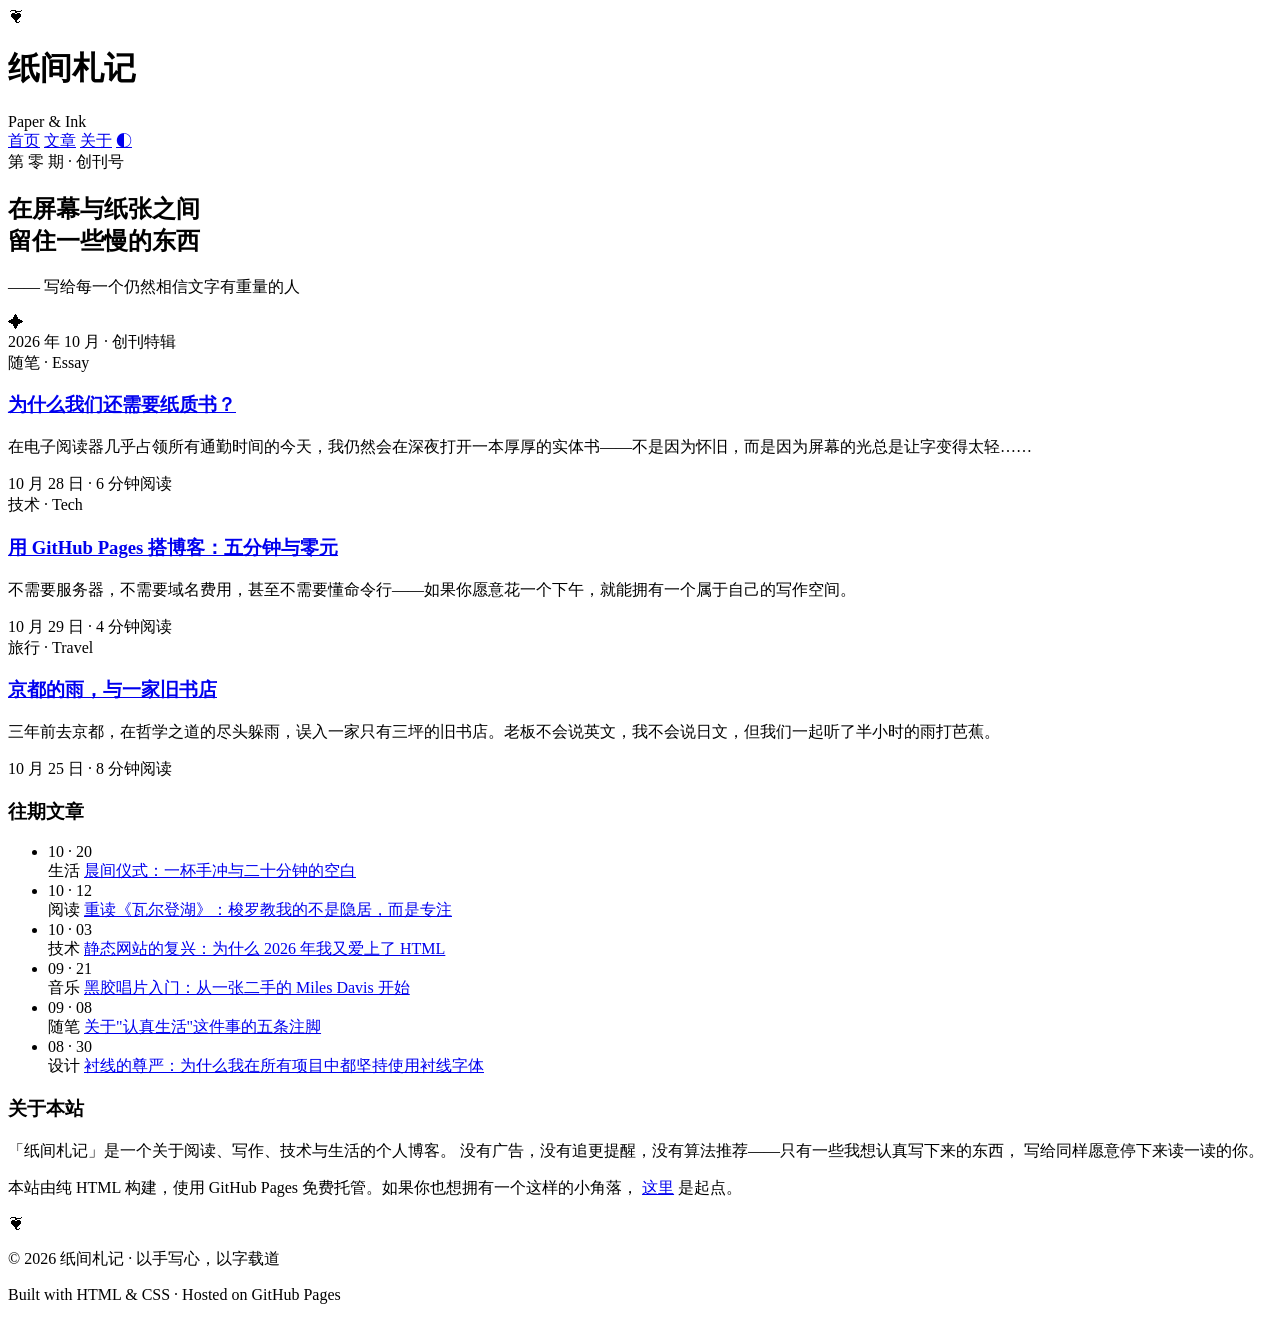
==== index.html @ 3bddbd92 "?? Add index.html" ====
<!DOCTYPE html>
<html lang="zh-CN">
<head>
  <meta charset="UTF-8">
  <meta name="viewport" content="width=device-width, initial-scale=1.0">
  <title>纸间札记 · Paper & Ink</title>
  <link rel="preconnect" href="https://fonts.googleapis.com">
  <link rel="preconnect" href="https://fonts.gstatic.com" crossorigin>
  <link href="https://fonts.googleapis.com/css2?family=Playfair+Display:ital,wght@0,400;0,700;0,900;1,400&family=Lora:ital,wght@0,400;0,600;1,400&family=Noto+Serif+SC:wght@400;600;900&display=swap" rel="stylesheet">
  <link rel="stylesheet" href="style.css">
</head>
<body>

  <!-- 顶部导航 -->
  <header class="masthead">
    <div class="masthead__inner">
      <div class="masthead__brand">
        <span class="brand-mark">❦</span>
        <h1 class="brand-name">纸间札记</h1>
        <span class="brand-sub">Paper &amp; Ink</span>
      </div>
      <nav class="masthead__nav">
        <a href="#" class="nav-link active">首页</a>
        <a href="#articles" class="nav-link">文章</a>
        <a href="#about" class="nav-link">关于</a>
        <a href="#" class="nav-link nav-link--toggle" id="themeToggle" title="切换主题">◐</a>
      </nav>
    </div>
  </header>

  <!-- 英雄区 -->
  <section class="hero">
    <div class="hero__issue">第 零 期 · 创刊号</div>
    <div class="hero__headline">
      <h2 class="headline-main">
        在屏幕与<span class="headline-accent">纸张</span>之间<br>
        留住一些<span class="headline-accent">慢</span>的东西
      </h2>
      <p class="headline-sub">—— 写给每一个仍然相信文字有重量的人</p>
    </div>
    <div class="hero__divider">
      <span class="divider-dot">✦</span>
    </div>
    <div class="hero__meta">
      <span class="meta-item">2026 年 10 月</span>
      <span class="meta-sep">·</span>
      <span class="meta-item">创刊特辑</span>
    </div>
  </section>

  <!-- 精选文章 -->
  <section class="featured" id="articles">
    <article class="featured-card featured-card--primary">
      <div class="card-category">随笔 · Essay</div>
      <h3 class="card-title"><a href="articles/sample-1.html">为什么我们还需要纸质书？</a></h3>
      <p class="card-excerpt">在电子阅读器几乎占领所有通勤时间的今天，我仍然会在深夜打开一本厚厚的实体书——不是因为怀旧，而是因为屏幕的光总是让字变得太轻……</p>
      <div class="card-meta">
        <span>10 月 28 日</span>
        <span class="meta-dot">·</span>
        <span>6 分钟阅读</span>
      </div>
    </article>

    <article class="featured-card featured-card--secondary">
      <div class="card-category">技术 · Tech</div>
      <h3 class="card-title"><a href="articles/sample-2.html">用 GitHub Pages 搭博客：五分钟与零元</a></h3>
      <p class="card-excerpt">不需要服务器，不需要域名费用，甚至不需要懂命令行——如果你愿意花一个下午，就能拥有一个属于自己的写作空间。</p>
      <div class="card-meta">
        <span>10 月 29 日</span>
        <span class="meta-dot">·</span>
        <span>4 分钟阅读</span>
      </div>
    </article>

    <article class="featured-card featured-card--tertiary">
      <div class="card-category">旅行 · Travel</div>
      <h3 class="card-title"><a href="articles/sample-3.html">京都的雨，与一家旧书店</a></h3>
      <p class="card-excerpt">三年前去京都，在哲学之道的尽头躲雨，误入一家只有三坪的旧书店。老板不会说英文，我不会说日文，但我们一起听了半小时的雨打芭蕉。</p>
      <div class="card-meta">
        <span>10 月 25 日</span>
        <span class="meta-dot">·</span>
        <span>8 分钟阅读</span>
      </div>
    </article>
  </section>

  <!-- 文章列表 -->
  <section class="archive">
    <div class="archive__header">
      <h3 class="archive__title">往期文章</h3>
      <div class="archive__rule"></div>
    </div>

    <ul class="archive__list">
      <li class="archive__item">
        <time class="archive__date" datetime="2026-10-20">10 · 20</time>
        <div class="archive__body">
          <span class="archive__category">生活</span>
          <a href="#" class="archive__link">晨间仪式：一杯手冲与二十分钟的空白</a>
        </div>
      </li>
      <li class="archive__item">
        <time class="archive__date" datetime="2026-10-12">10 · 12</time>
        <div class="archive__body">
          <span class="archive__category">阅读</span>
          <a href="#" class="archive__link">重读《瓦尔登湖》：梭罗教我的不是隐居，而是专注</a>
        </div>
      </li>
      <li class="archive__item">
        <time class="archive__date" datetime="2026-10-03">10 · 03</time>
        <div class="archive__body">
          <span class="archive__category">技术</span>
          <a href="#" class="archive__link">静态网站的复兴：为什么 2026 年我又爱上了 HTML</a>
        </div>
      </li>
      <li class="archive__item">
        <time class="archive__date" datetime="2026-09-21">09 · 21</time>
        <div class="archive__body">
          <span class="archive__category">音乐</span>
          <a href="#" class="archive__link">黑胶唱片入门：从一张二手的 Miles Davis 开始</a>
        </div>
      </li>
      <li class="archive__item">
        <time class="archive__date" datetime="2026-09-08">09 · 08</time>
        <div class="archive__body">
          <span class="archive__category">随笔</span>
          <a href="#" class="archive__link">关于"认真生活"这件事的五条注脚</a>
        </div>
      </li>
      <li class="archive__item">
        <time class="archive__date" datetime="2026-08-30">08 · 30</time>
        <div class="archive__body">
          <span class="archive__category">设计</span>
          <a href="#" class="archive__link">衬线的尊严：为什么我在所有项目中都坚持使用衬线字体</a>
        </div>
      </li>
    </ul>
  </section>

  <!-- 关于 -->
  <section class="about" id="about">
    <div class="about__inner">
      <div class="about__rule"></div>
      <h3 class="about__label">关于本站</h3>
      <p class="about__text">
        「纸间札记」是一个关于阅读、写作、技术与生活的个人博客。
        没有广告，没有追更提醒，没有算法推荐——只有一些我想认真写下来的东西，
        写给同样愿意停下来读一读的你。
      </p>
      <p class="about__text about__text--fine">
        本站由纯 HTML 构建，使用 GitHub Pages 免费托管。如果你也想拥有一个这样的小角落，
        <a href="https://pages.github.com/" target="_blank" rel="noopener">这里</a> 是起点。
      </p>
    </div>
  </section>

  <!-- 页脚 -->
  <footer class="colophon">
    <div class="colophon__inner">
      <div class="colophon__mark">❦</div>
      <p class="colophon__text">
        © 2026 纸间札记 · 以手写心，以字载道
      </p>
      <p class="colophon__fine">
        Built with HTML &amp; CSS · Hosted on GitHub Pages
      </p>
    </div>
  </footer>

  <script src="script.js"></script>
</body>
</html>
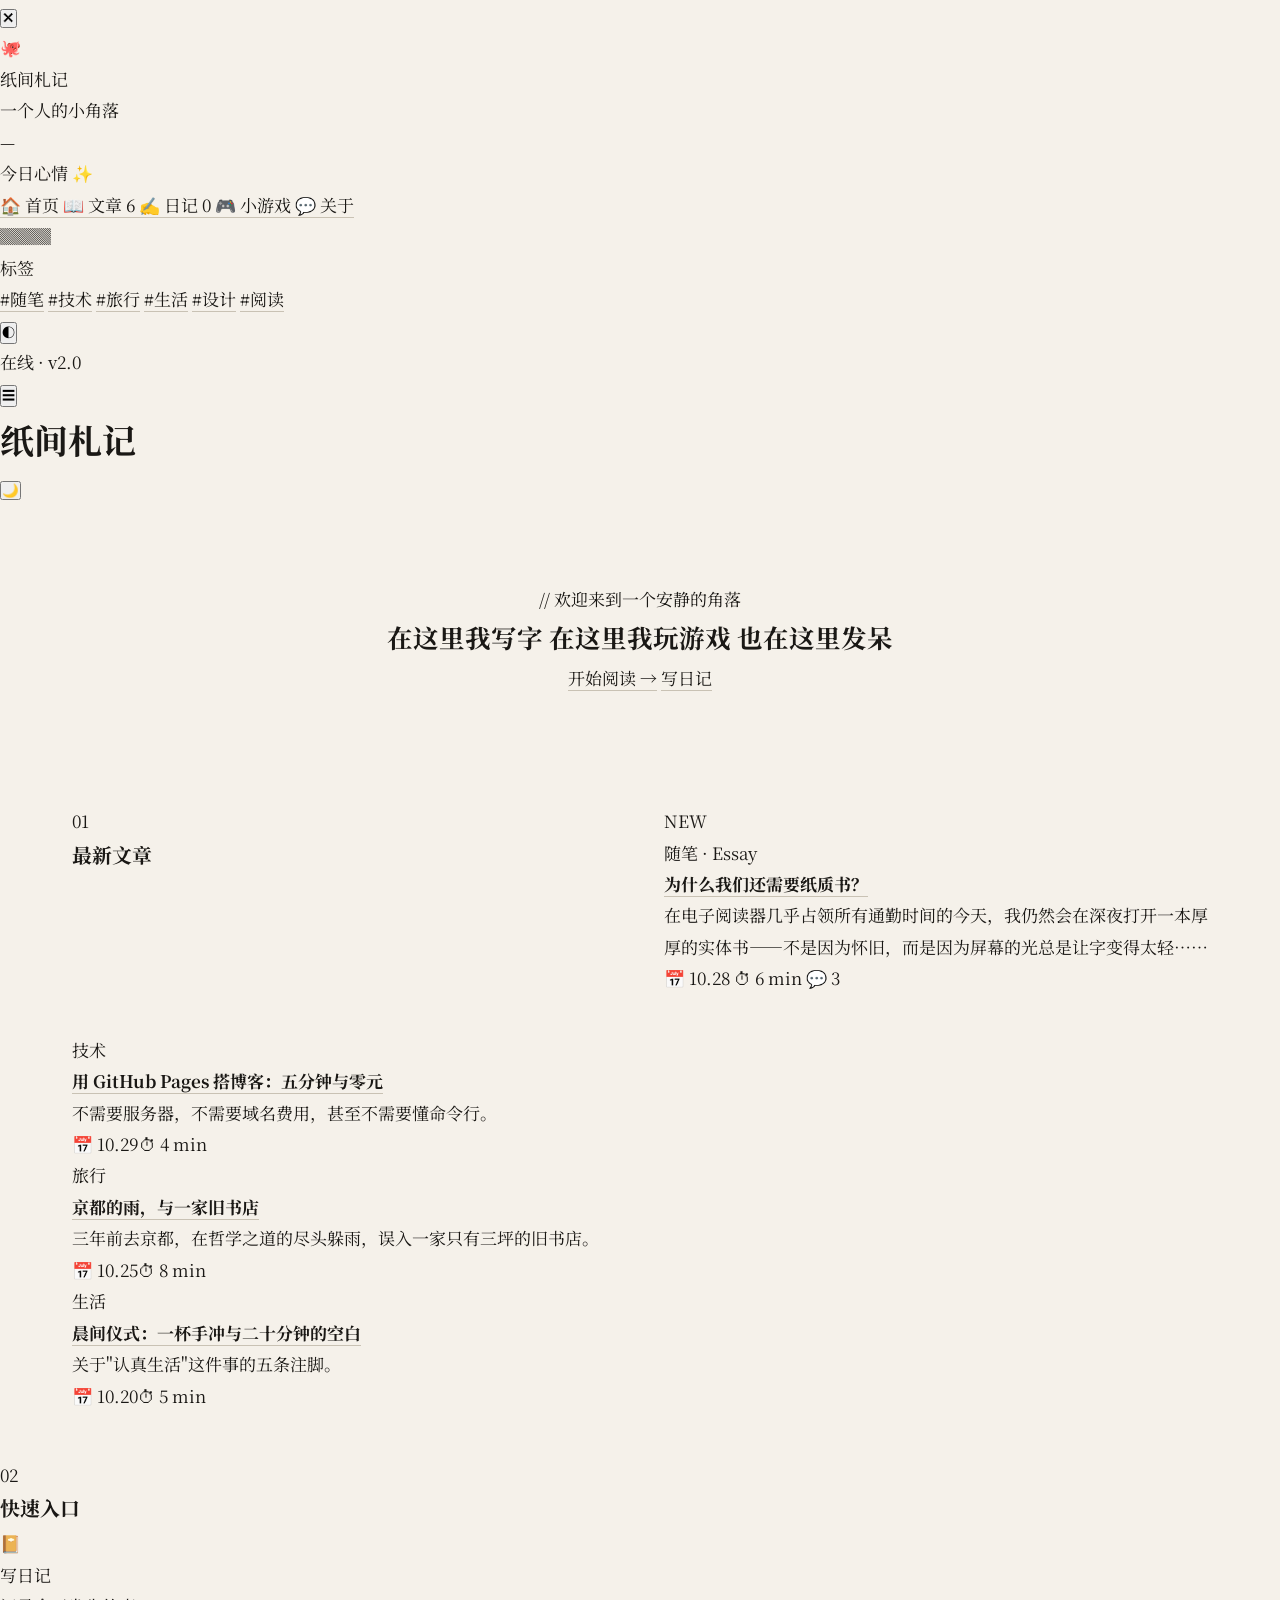
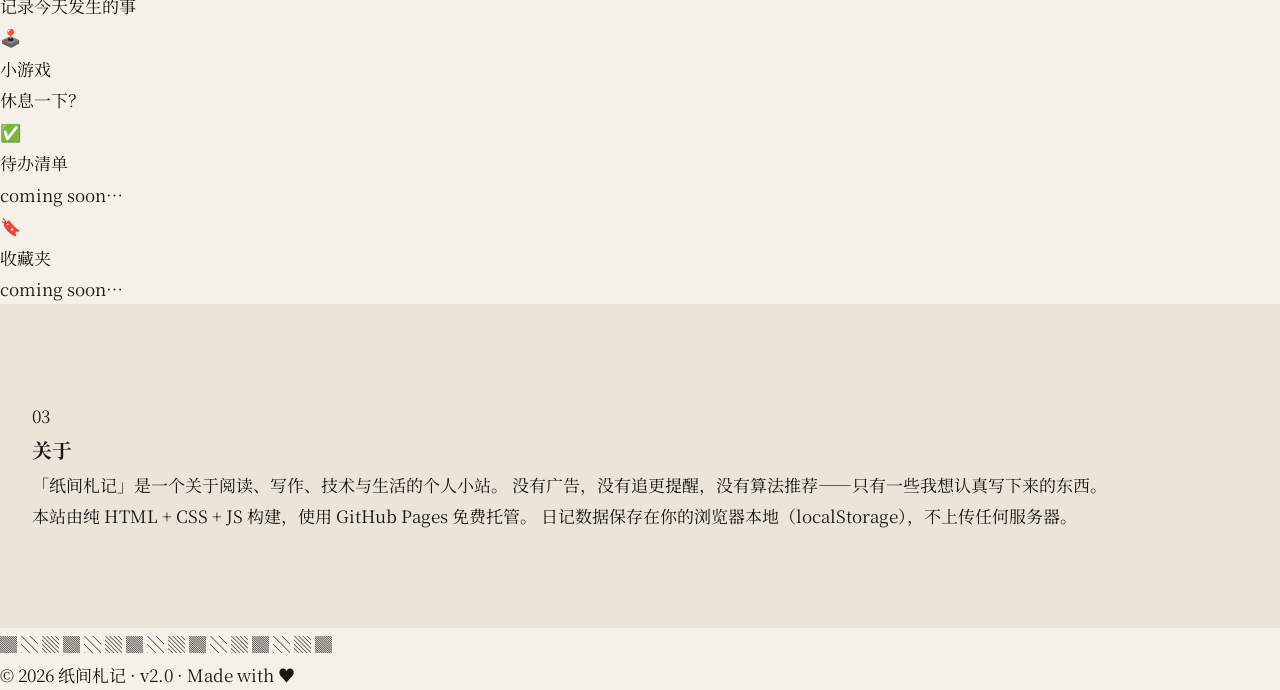
==== commit 841cedcd: "?? v2.0 Update: index.html" ====
--- a/index.html
+++ b/index.html
@@ -3,169 +3,225 @@
 <head>
   <meta charset="UTF-8">
   <meta name="viewport" content="width=device-width, initial-scale=1.0">
-  <title>纸间札记 · Paper & Ink</title>
+  <title>纸间札记 · 一个人的小角落</title>
   <link rel="preconnect" href="https://fonts.googleapis.com">
   <link rel="preconnect" href="https://fonts.gstatic.com" crossorigin>
-  <link href="https://fonts.googleapis.com/css2?family=Playfair+Display:ital,wght@0,400;0,700;0,900;1,400&family=Lora:ital,wght@0,400;0,600;1,400&family=Noto+Serif+SC:wght@400;600;900&display=swap" rel="stylesheet">
+  <link href="https://fonts.googleapis.com/css2?family=JetBrains+Mono:wght@400;700&family=Noto+Serif+SC:wght@400;700;900&family=Space+Grotesk:wght@400;600;700&display=swap" rel="stylesheet">
   <link rel="stylesheet" href="style.css">
 </head>
-<body>
-
-  <!-- 顶部导航 -->
-  <header class="masthead">
-    <div class="masthead__inner">
-      <div class="masthead__brand">
-        <span class="brand-mark">❦</span>
-        <h1 class="brand-name">纸间札记</h1>
-        <span class="brand-sub">Paper &amp; Ink</span>
-      </div>
-      <nav class="masthead__nav">
-        <a href="#" class="nav-link active">首页</a>
-        <a href="#articles" class="nav-link">文章</a>
-        <a href="#about" class="nav-link">关于</a>
-        <a href="#" class="nav-link nav-link--toggle" id="themeToggle" title="切换主题">◐</a>
-      </nav>
-    </div>
-  </header>
-
-  <!-- 英雄区 -->
-  <section class="hero">
-    <div class="hero__issue">第 零 期 · 创刊号</div>
-    <div class="hero__headline">
-      <h2 class="headline-main">
-        在屏幕与<span class="headline-accent">纸张</span>之间<br>
-        留住一些<span class="headline-accent">慢</span>的东西
+<body class="app">
+
+  <!-- ============ 侧边栏 ============ -->
+  <aside class="sidebar" id="sidebar">
+    <button class="sidebar__close" id="sidebarClose" aria-label="关闭侧边栏">✕</button>
+
+    <!-- 头像 & 标题 -->
+    <div class="profile">
+      <div class="profile__avatar">
+        <span class="avatar-emoji">🐙</span>
+      </div>
+      <div class="profile__info">
+        <div class="profile__name">纸间札记</div>
+        <div class="profile__tag">一个人的小角落</div>
+      </div>
+    </div>
+
+    <!-- 今日卡片 -->
+    <div class="today-card">
+      <div class="today-card__dot"></div>
+      <div class="today-card__date" id="todayDate">—</div>
+      <div class="today-card__mood">
+        <span class="mood-label">今日心情</span>
+        <span class="mood-emoji" id="todayMood">✨</span>
+      </div>
+    </div>
+
+    <!-- 导航菜单 -->
+    <nav class="side-nav">
+      <a href="#" class="side-nav__item active" data-target="home">
+        <span class="nav-icon">🏠</span>
+        <span class="nav-label">首页</span>
+      </a>
+      <a href="#articles" class="side-nav__item" data-target="articles">
+        <span class="nav-icon">📖</span>
+        <span class="nav-label">文章</span>
+        <span class="nav-badge">6</span>
+      </a>
+      <a href="diary.html" class="side-nav__item">
+        <span class="nav-icon">✍️</span>
+        <span class="nav-label">日记</span>
+        <span class="nav-badge" id="diaryCount">0</span>
+      </a>
+      <a href="games.html" class="side-nav__item">
+        <span class="nav-icon">🎮</span>
+        <span class="nav-label">小游戏</span>
+      </a>
+      <a href="#about" class="side-nav__item" data-target="about">
+        <span class="nav-icon">💬</span>
+        <span class="nav-label">关于</span>
+      </a>
+    </nav>
+
+    <!-- 分隔线 -->
+    <div class="side-divider">
+      <span class="divider-pixel">▓▓▓</span>
+    </div>
+
+    <!-- 标签云 -->
+    <div class="tag-cloud">
+      <span class="tag-cloud__title">标签</span>
+      <div class="tags">
+        <a href="#" class="tag" style="--tag-hue: 200">#随笔</a>
+        <a href="#" class="tag" style="--tag-hue: 340">#技术</a>
+        <a href="#" class="tag" style="--tag-hue: 40">#旅行</a>
+        <a href="#" class="tag" style="--tag-hue: 140">#生活</a>
+        <a href="#" class="tag" style="--tag-hue: 280">#设计</a>
+        <a href="#" class="tag" style="--tag-hue: 10">#阅读</a>
+      </div>
+    </div>
+
+    <!-- 底部控制 -->
+    <div class="side-footer">
+      <button class="theme-btn" id="themeToggle" title="切换主题">
+        <span class="theme-icon">🌙</span>
+        <span class="theme-label">夜间</span>
+      </button>
+      <div class="side-footer__status">
+        <span class="status-dot"></span>
+        <span>在线 · v2.0</span>
+      </div>
+    </div>
+  </aside>
+
+  <!-- 遮罩（移动设备） -->
+  <div class="sidebar-overlay" id="sidebarOverlay"></div>
+
+  <!-- ============ 主内容 ============ -->
+  <main class="main">
+    <!-- 移动端顶栏 -->
+    <header class="topbar">
+      <button class="topbar__menu" id="sidebarToggle" aria-label="打开侧边栏">☰</button>
+      <h1 class="topbar__title">纸间札记</h1>
+      <button class="topbar__theme" id="themeToggle2" aria-label="切换主题">🌙</button>
+    </header>
+
+    <!-- Hero -->
+    <section class="hero">
+      <div class="hero__tagline">
+        <span class="tagline-prefix">//</span>
+        <span>欢迎来到一个安静的角落</span>
+      </div>
+      <h2 class="hero__title">
+        <span class="title-line">在这里我写<span class="neon">字</span></span>
+        <span class="title-line">在这里我玩<span class="neon-alt">游</span><span class="neon-alt">戏</span></span>
+        <span class="title-line">也在这里<span class="neon-accent">发呆</span></span>
       </h2>
-      <p class="headline-sub">—— 写给每一个仍然相信文字有重量的人</p>
-    </div>
-    <div class="hero__divider">
-      <span class="divider-dot">✦</span>
-    </div>
-    <div class="hero__meta">
-      <span class="meta-item">2026 年 10 月</span>
-      <span class="meta-sep">·</span>
-      <span class="meta-item">创刊特辑</span>
-    </div>
-  </section>
-
-  <!-- 精选文章 -->
-  <section class="featured" id="articles">
-    <article class="featured-card featured-card--primary">
-      <div class="card-category">随笔 · Essay</div>
-      <h3 class="card-title"><a href="articles/sample-1.html">为什么我们还需要纸质书？</a></h3>
-      <p class="card-excerpt">在电子阅读器几乎占领所有通勤时间的今天，我仍然会在深夜打开一本厚厚的实体书——不是因为怀旧，而是因为屏幕的光总是让字变得太轻……</p>
-      <div class="card-meta">
-        <span>10 月 28 日</span>
-        <span class="meta-dot">·</span>
-        <span>6 分钟阅读</span>
-      </div>
-    </article>
-
-    <article class="featured-card featured-card--secondary">
-      <div class="card-category">技术 · Tech</div>
-      <h3 class="card-title"><a href="articles/sample-2.html">用 GitHub Pages 搭博客：五分钟与零元</a></h3>
-      <p class="card-excerpt">不需要服务器，不需要域名费用，甚至不需要懂命令行——如果你愿意花一个下午，就能拥有一个属于自己的写作空间。</p>
-      <div class="card-meta">
-        <span>10 月 29 日</span>
-        <span class="meta-dot">·</span>
-        <span>4 分钟阅读</span>
-      </div>
-    </article>
-
-    <article class="featured-card featured-card--tertiary">
-      <div class="card-category">旅行 · Travel</div>
-      <h3 class="card-title"><a href="articles/sample-3.html">京都的雨，与一家旧书店</a></h3>
-      <p class="card-excerpt">三年前去京都，在哲学之道的尽头躲雨，误入一家只有三坪的旧书店。老板不会说英文，我不会说日文，但我们一起听了半小时的雨打芭蕉。</p>
-      <div class="card-meta">
-        <span>10 月 25 日</span>
-        <span class="meta-dot">·</span>
-        <span>8 分钟阅读</span>
-      </div>
-    </article>
-  </section>
-
-  <!-- 文章列表 -->
-  <section class="archive">
-    <div class="archive__header">
-      <h3 class="archive__title">往期文章</h3>
-      <div class="archive__rule"></div>
-    </div>
-
-    <ul class="archive__list">
-      <li class="archive__item">
-        <time class="archive__date" datetime="2026-10-20">10 · 20</time>
-        <div class="archive__body">
-          <span class="archive__category">生活</span>
-          <a href="#" class="archive__link">晨间仪式：一杯手冲与二十分钟的空白</a>
+      <div class="hero__cta">
+        <a href="#articles" class="btn btn--primary">开始阅读 →</a>
+        <a href="diary.html" class="btn btn--ghost">写日记</a>
+      </div>
+      <div class="hero__scan"></div>
+    </section>
+
+    <!-- 精选 -->
+    <section class="featured" id="articles">
+      <div class="section-header">
+        <span class="section-num">01</span>
+        <h3 class="section-title">最新文章</h3>
+        <span class="section-line"></span>
+      </div>
+
+      <article class="post-card post-card--lg">
+        <div class="post-card__badge">NEW</div>
+        <div class="post-card__category">随笔 · Essay</div>
+        <h4 class="post-card__title"><a href="articles/sample-1.html">为什么我们还需要纸质书？</a></h4>
+        <p class="post-card__excerpt">在电子阅读器几乎占领所有通勤时间的今天，我仍然会在深夜打开一本厚厚的实体书——不是因为怀旧，而是因为屏幕的光总是让字变得太轻……</p>
+        <div class="post-card__meta">
+          <span>📅 10.28</span>
+          <span>⏱ 6 min</span>
+          <span>💬 3</span>
         </div>
-      </li>
-      <li class="archive__item">
-        <time class="archive__date" datetime="2026-10-12">10 · 12</time>
-        <div class="archive__body">
-          <span class="archive__category">阅读</span>
-          <a href="#" class="archive__link">重读《瓦尔登湖》：梭罗教我的不是隐居，而是专注</a>
-        </div>
-      </li>
-      <li class="archive__item">
-        <time class="archive__date" datetime="2026-10-03">10 · 03</time>
-        <div class="archive__body">
-          <span class="archive__category">技术</span>
-          <a href="#" class="archive__link">静态网站的复兴：为什么 2026 年我又爱上了 HTML</a>
-        </div>
-      </li>
-      <li class="archive__item">
-        <time class="archive__date" datetime="2026-09-21">09 · 21</time>
-        <div class="archive__body">
-          <span class="archive__category">音乐</span>
-          <a href="#" class="archive__link">黑胶唱片入门：从一张二手的 Miles Davis 开始</a>
-        </div>
-      </li>
-      <li class="archive__item">
-        <time class="archive__date" datetime="2026-09-08">09 · 08</time>
-        <div class="archive__body">
-          <span class="archive__category">随笔</span>
-          <a href="#" class="archive__link">关于"认真生活"这件事的五条注脚</a>
-        </div>
-      </li>
-      <li class="archive__item">
-        <time class="archive__date" datetime="2026-08-30">08 · 30</time>
-        <div class="archive__body">
-          <span class="archive__category">设计</span>
-          <a href="#" class="archive__link">衬线的尊严：为什么我在所有项目中都坚持使用衬线字体</a>
-        </div>
-      </li>
-    </ul>
-  </section>
-
-  <!-- 关于 -->
-  <section class="about" id="about">
-    <div class="about__inner">
-      <div class="about__rule"></div>
-      <h3 class="about__label">关于本站</h3>
-      <p class="about__text">
-        「纸间札记」是一个关于阅读、写作、技术与生活的个人博客。
-        没有广告，没有追更提醒，没有算法推荐——只有一些我想认真写下来的东西，
-        写给同样愿意停下来读一读的你。
-      </p>
-      <p class="about__text about__text--fine">
-        本站由纯 HTML 构建，使用 GitHub Pages 免费托管。如果你也想拥有一个这样的小角落，
-        <a href="https://pages.github.com/" target="_blank" rel="noopener">这里</a> 是起点。
-      </p>
-    </div>
-  </section>
-
-  <!-- 页脚 -->
-  <footer class="colophon">
-    <div class="colophon__inner">
-      <div class="colophon__mark">❦</div>
-      <p class="colophon__text">
-        © 2026 纸间札记 · 以手写心，以字载道
-      </p>
-      <p class="colophon__fine">
-        Built with HTML &amp; CSS · Hosted on GitHub Pages
-      </p>
-    </div>
-  </footer>
+      </article>
+
+      <div class="featured-grid">
+        <article class="post-card">
+          <div class="post-card__category">技术</div>
+          <h4 class="post-card__title"><a href="articles/sample-2.html">用 GitHub Pages 搭博客：五分钟与零元</a></h4>
+          <p class="post-card__excerpt">不需要服务器，不需要域名费用，甚至不需要懂命令行。</p>
+          <div class="post-card__meta"><span>📅 10.29</span><span>⏱ 4 min</span></div>
+        </article>
+
+        <article class="post-card">
+          <div class="post-card__category">旅行</div>
+          <h4 class="post-card__title"><a href="articles/sample-3.html">京都的雨，与一家旧书店</a></h4>
+          <p class="post-card__excerpt">三年前去京都，在哲学之道的尽头躲雨，误入一家只有三坪的旧书店。</p>
+          <div class="post-card__meta"><span>📅 10.25</span><span>⏱ 8 min</span></div>
+        </article>
+
+        <article class="post-card">
+          <div class="post-card__category">生活</div>
+          <h4 class="post-card__title"><a href="#">晨间仪式：一杯手冲与二十分钟的空白</a></h4>
+          <p class="post-card__excerpt">关于"认真生活"这件事的五条注脚。</p>
+          <div class="post-card__meta"><span>📅 10.20</span><span>⏱ 5 min</span></div>
+        </article>
+      </div>
+    </section>
+
+    <!-- 快速通道 -->
+    <section class="quick-access">
+      <div class="section-header">
+        <span class="section-num">02</span>
+        <h3 class="section-title">快速入口</h3>
+        <span class="section-line"></span>
+      </div>
+      <div class="quick-grid">
+        <a href="diary.html" class="quick-card quick-card--diary">
+          <div class="quick-card__icon">📔</div>
+          <div class="quick-card__label">写日记</div>
+          <div class="quick-card__hint">记录今天发生的事</div>
+        </a>
+        <a href="games.html" class="quick-card quick-card--games">
+          <div class="quick-card__icon">🕹️</div>
+          <div class="quick-card__label">小游戏</div>
+          <div class="quick-card__hint">休息一下？</div>
+        </a>
+        <a href="#" class="quick-card quick-card--todo">
+          <div class="quick-card__icon">✅</div>
+          <div class="quick-card__label">待办清单</div>
+          <div class="quick-card__hint">coming soon…</div>
+        </a>
+        <a href="#" class="quick-card quick-card--bookmark">
+          <div class="quick-card__icon">🔖</div>
+          <div class="quick-card__label">收藏夹</div>
+          <div class="quick-card__hint">coming soon…</div>
+        </a>
+      </div>
+    </section>
+
+    <!-- 关于 -->
+    <section class="about" id="about">
+      <div class="section-header">
+        <span class="section-num">03</span>
+        <h3 class="section-title">关于</h3>
+        <span class="section-line"></span>
+      </div>
+      <div class="about-content">
+        <p>
+          「纸间札记」是一个关于阅读、写作、技术与生活的个人小站。
+          没有广告，没有追更提醒，没有算法推荐——只有一些我想认真写下来的东西。
+        </p>
+        <p class="about-content__sub">
+          本站由纯 HTML + CSS + JS 构建，使用 GitHub Pages 免费托管。
+          日记数据保存在你的浏览器本地（localStorage），不上传任何服务器。
+        </p>
+      </div>
+    </section>
+
+    <footer class="footer">
+      <div class="footer__pixel">▓ ░ ▒ ▓ ░ ▒ ▓ ░ ▒ ▓ ░ ▒ ▓ ░ ▒ ▓</div>
+      <p class="footer__text">© 2026 纸间札记 · v2.0 · Made with ♥</p>
+    </footer>
+  </main>
 
   <script src="script.js"></script>
 </body>
--- a/style.css
+++ b/style.css
@@ -0,0 +1,515 @@
+/* ============================================
+   纸间札记 · Paper & Ink
+   Editorial Magazine Aesthetic
+   ============================================ */
+
+/* ---------- CSS Variables ---------- */
+:root {
+  --paper:        #f5f1ea;        /* 米白纸张 */
+  --paper-deep:   #ebe5d9;        /* 旧纸色 */
+  --ink:          #1a1815;        /* 深炭油墨 */
+  --ink-soft:     #3a3733;        /* 柔炭 */
+  --ink-faint:    #8a8479;        /* 淡墨 */
+  --ochre:        #a8451e;        /* 赭红点缀 */
+  --ochre-light:  #c26a3f;        /* 浅赭 */
+  --rule:         #c9c2b4;        /* 分隔线 */
+
+  --font-display: 'Playfair Display', 'Noto Serif SC', Georgia, serif;
+  --font-body:    'Lora', 'Noto Serif SC', Georgia, serif;
+  --font-cjk:     'Noto Serif SC', 'Source Han Serif CN', serif;
+
+  --max-width:    1200px;
+}
+
+[data-theme="dark"] {
+  --paper:        #141210;
+  --paper-deep:   #1e1b18;
+  --ink:          #e8e4dc;
+  --ink-soft:     #c4bfb5;
+  --ink-faint:    #7a7569;
+  --ochre:        #d97a4a;
+  --ochre-light:  #f0a878;
+  --rule:         #2d2a25;
+}
+
+/* ---------- Reset ---------- */
+*, *::before, *::after { box-sizing: border-box; margin: 0; padding: 0; }
+
+html { scroll-behavior: smooth; }
+
+body {
+  font-family: var(--font-body);
+  font-size: 17px;
+  line-height: 1.85;
+  color: var(--ink);
+  background: var(--paper);
+  -webkit-font-smoothing: antialiased;
+  -moz-osx-font-smoothing: grayscale;
+  transition: background-color .4s ease, color .4s ease;
+}
+
+a {
+  color: var(--ink);
+  text-decoration: none;
+  border-bottom: 1px solid var(--rule);
+  transition: color .25s ease, border-color .25s ease;
+}
+a:hover {
+  color: var(--ochre);
+  border-color: var(--ochre);
+}
+
+img { max-width: 100%; height: auto; display: block; }
+
+/* ---------- Masthead ---------- */
+.masthead {
+  border-bottom: 3px double var(--ink);
+  padding: 2rem 0 0;
+  background: var(--paper);
+  position: sticky;
+  top: 0;
+  z-index: 100;
+}
+.masthead__inner {
+  max-width: var(--max-width);
+  margin: 0 auto;
+  padding: 0 2rem;
+  display: flex;
+  justify-content: space-between;
+  align-items: center;
+  flex-wrap: wrap;
+  gap: 1rem;
+}
+
+.masthead__brand {
+  display: flex;
+  align-items: baseline;
+  gap: .75rem;
+}
+.brand-mark {
+  font-size: 1.2rem;
+  color: var(--ochre);
+  line-height: 1;
+}
+.brand-name {
+  font-family: var(--font-display);
+  font-size: 1.6rem;
+  font-weight: 900;
+  letter-spacing: .02em;
+}
+.brand-sub {
+  font-family: var(--font-display);
+  font-size: .85rem;
+  font-style: italic;
+  color: var(--ink-faint);
+  letter-spacing: .05em;
+  text-transform: lowercase;
+}
+
+.masthead__nav {
+  display: flex;
+  gap: 1.5rem;
+  align-items: center;
+}
+.nav-link {
+  font-family: var(--font-cjk);
+  font-size: .95rem;
+  color: var(--ink-soft);
+  border: none;
+  padding: .25rem 0;
+  position: relative;
+}
+.nav-link::after {
+  content: '';
+  position: absolute;
+  bottom: -2px;
+  left: 0;
+  width: 0;
+  height: 1px;
+  background: var(--ochre);
+  transition: width .3s ease;
+}
+.nav-link:hover::after { width: 100%; }
+.nav-link.active { color: var(--ink); }
+.nav-link.active::after { width: 100%; }
+
+.nav-link--toggle {
+  font-size: 1.2rem;
+  cursor: pointer;
+  user-select: none;
+}
+
+/* ---------- Hero ---------- */
+.hero {
+  max-width: var(--max-width);
+  margin: 0 auto;
+  padding: 5rem 2rem 4rem;
+  text-align: center;
+}
+.hero__issue {
+  font-family: var(--font-display);
+  font-style: italic;
+  font-size: .9rem;
+  color: var(--ochre);
+  letter-spacing: .15em;
+  margin-bottom: 2rem;
+}
+.headline-main {
+  font-family: var(--font-cjk);
+  font-weight: 900;
+  font-size: clamp(2rem, 6vw, 4.2rem);
+  line-height: 1.25;
+  letter-spacing: -.01em;
+  margin-bottom: 1.5rem;
+}
+.headline-accent {
+  color: var(--ochre);
+  font-style: italic;
+  font-weight: 600;
+}
+.headline-sub {
+  font-family: var(--font-display);
+  font-style: italic;
+  font-size: 1.05rem;
+  color: var(--ink-faint);
+  max-width: 40rem;
+  margin: 0 auto 3rem;
+}
+
+.hero__divider {
+  margin: 2rem 0;
+}
+.divider-dot {
+  color: var(--ochre);
+  font-size: 1.2rem;
+  display: inline-block;
+  animation: float 3s ease-in-out infinite;
+}
+@keyframes float {
+  0%, 100% { transform: translateY(0); }
+  50%      { transform: translateY(-6px); }
+}
+
+.hero__meta {
+  font-family: var(--font-display);
+  font-size: .85rem;
+  font-style: italic;
+  color: var(--ink-faint);
+  letter-spacing: .1em;
+}
+.meta-sep { margin: 0 1rem; color: var(--ochre); }
+
+/* ---------- Featured Articles ---------- */
+.featured {
+  max-width: var(--max-width);
+  margin: 0 auto;
+  padding: 3rem 2rem;
+  display: grid;
+  grid-template-columns: 1fr 1fr;
+  gap: 2.5rem 3rem;
+}
+
+.featured-card {
+  padding-bottom: 2rem;
+  border-bottom: 1px solid var(--rule);
+}
+
+.featured-card--primary {
+  grid-column: 1 / -1;
+  padding-bottom: 2.5rem;
+  border-bottom: 2px solid var(--ink);
+}
+.featured-card--primary .card-title {
+  font-size: clamp(1.8rem, 4vw, 2.8rem);
+}
+
+.card-category {
+  font-family: var(--font-display);
+  font-style: italic;
+  font-size: .8rem;
+  color: var(--ochre);
+  letter-spacing: .15em;
+  text-transform: uppercase;
+  margin-bottom: .75rem;
+}
+.card-title {
+  font-family: var(--font-cjk);
+  font-weight: 900;
+  font-size: 1.6rem;
+  line-height: 1.35;
+  margin-bottom: 1rem;
+}
+.card-title a {
+  border: none;
+  background: linear-gradient(var(--ochre), var(--ochre));
+  background-size: 0% 2px;
+  background-repeat: no-repeat;
+  background-position: 0 100%;
+  transition: background-size .35s ease;
+}
+.card-title a:hover {
+  background-size: 100% 2px;
+}
+.card-excerpt {
+  font-family: var(--font-body);
+  font-size: 1rem;
+  line-height: 1.8;
+  color: var(--ink-soft);
+  margin-bottom: 1rem;
+}
+.card-meta {
+  font-family: var(--font-display);
+  font-size: .8rem;
+  font-style: italic;
+  color: var(--ink-faint);
+  letter-spacing: .05em;
+}
+.meta-dot { margin: 0 .5rem; color: var(--ochre); }
+
+/* ---------- Archive List ---------- */
+.archive {
+  max-width: var(--max-width);
+  margin: 0 auto;
+  padding: 3rem 2rem 5rem;
+}
+.archive__header {
+  margin-bottom: 3rem;
+  display: flex;
+  align-items: center;
+  gap: 2rem;
+}
+.archive__title {
+  font-family: var(--font-cjk);
+  font-weight: 900;
+  font-size: 1.6rem;
+  white-space: nowrap;
+}
+.archive__rule {
+  flex: 1;
+  height: 1px;
+  background: var(--rule);
+}
+
+.archive__list {
+  list-style: none;
+  border-top: 1px solid var(--rule);
+}
+.archive__item {
+  display: grid;
+  grid-template-columns: 90px 1fr;
+  gap: 2rem;
+  padding: 1.25rem 0;
+  border-bottom: 1px solid var(--rule);
+  align-items: baseline;
+  transition: background-color .2s ease;
+}
+.archive__item:hover { background-color: var(--paper-deep); }
+
+.archive__date {
+  font-family: var(--font-display);
+  font-size: 1rem;
+  font-style: italic;
+  color: var(--ink-faint);
+  letter-spacing: .05em;
+}
+.archive__body { display: flex; align-items: baseline; gap: 1.5rem; flex-wrap: wrap; }
+.archive__category {
+  font-family: var(--font-display);
+  font-style: italic;
+  font-size: .75rem;
+  color: var(--ochre);
+  letter-spacing: .15em;
+  text-transform: uppercase;
+  min-width: 3rem;
+}
+.archive__link {
+  font-family: var(--font-cjk);
+  font-weight: 600;
+  font-size: 1.05rem;
+  border: none;
+  position: relative;
+}
+.archive__link::before {
+  content: '';
+  position: absolute;
+  left: -1rem;
+  top: 50%;
+  width: .5rem;
+  height: 1px;
+  background: var(--ochre);
+  transform: scaleX(0);
+  transform-origin: right;
+  transition: transform .3s ease;
+}
+.archive__item:hover .archive__link::before { transform: scaleX(1); }
+
+/* ---------- About ---------- */
+.about {
+  background: var(--paper-deep);
+  padding: 6rem 2rem;
+  margin: 0;
+}
+.about__inner {
+  max-width: 42rem;
+  margin: 0 auto;
+  text-align: center;
+}
+.about__rule {
+  width: 60px;
+  height: 2px;
+  background: var(--ochre);
+  margin: 0 auto 2rem;
+}
+.about__label {
+  font-family: var(--font-display);
+  font-style: italic;
+  font-size: .9rem;
+  color: var(--ochre);
+  letter-spacing: .2em;
+  text-transform: uppercase;
+  margin-bottom: 2rem;
+}
+.about__text {
+  font-family: var(--font-cjk);
+  font-size: 1.1rem;
+  line-height: 2;
+  color: var(--ink-soft);
+  margin-bottom: 1.5rem;
+}
+.about__text--fine {
+  font-family: var(--font-display);
+  font-style: italic;
+  font-size: .9rem;
+  color: var(--ink-faint);
+}
+.about__text--fine a {
+  border-bottom: 1px solid var(--ochre);
+}
+
+/* ---------- Colophon ---------- */
+.colophon {
+  padding: 4rem 2rem 3rem;
+  text-align: center;
+  border-top: 3px double var(--ink);
+}
+.colophon__mark {
+  color: var(--ochre);
+  font-size: 1.5rem;
+  margin-bottom: 1rem;
+}
+.colophon__text {
+  font-family: var(--font-cjk);
+  font-size: .95rem;
+  color: var(--ink-soft);
+  margin-bottom: .5rem;
+}
+.colophon__fine {
+  font-family: var(--font-display);
+  font-style: italic;
+  font-size: .8rem;
+  color: var(--ink-faint);
+  letter-spacing: .05em;
+}
+
+/* ---------- Article Page ---------- */
+.article-page {
+  max-width: 42rem;
+  margin: 0 auto;
+  padding: 4rem 2rem 6rem;
+}
+.article-page__meta {
+  font-family: var(--font-display);
+  font-style: italic;
+  font-size: .85rem;
+  color: var(--ink-faint);
+  text-align: center;
+  margin-bottom: 2rem;
+  letter-spacing: .05em;
+}
+.article-page__title {
+  font-family: var(--font-cjk);
+  font-weight: 900;
+  font-size: clamp(1.8rem, 4.5vw, 2.8rem);
+  line-height: 1.3;
+  text-align: center;
+  margin-bottom: 2rem;
+}
+.article-page__rule {
+  width: 40px;
+  height: 2px;
+  background: var(--ochre);
+  margin: 0 auto 3rem;
+}
+.article-page__body p {
+  font-family: var(--font-cjk);
+  font-size: 1.05rem;
+  line-height: 2;
+  color: var(--ink);
+  margin-bottom: 1.5rem;
+}
+.article-page__body p:first-child::first-letter {
+  font-family: var(--font-display);
+  font-weight: 900;
+  font-size: 4.5rem;
+  float: left;
+  line-height: .85;
+  padding: .25rem .75rem 0 0;
+  color: var(--ochre);
+}
+.article-page__body h3 {
+  font-family: var(--font-cjk);
+  font-weight: 900;
+  font-size: 1.4rem;
+  margin: 2.5rem 0 1rem;
+  padding-left: 1rem;
+  border-left: 3px solid var(--ochre);
+}
+.article-page__body blockquote {
+  font-family: var(--font-display);
+  font-style: italic;
+  font-size: 1.1rem;
+  color: var(--ink-soft);
+  border-left: 3px solid var(--ochre);
+  padding: .5rem 0 .5rem 1.5rem;
+  margin: 2rem 0;
+}
+
+/* ---------- Scroll Animations ---------- */
+.reveal {
+  opacity: 0;
+  transform: translateY(20px);
+  transition: opacity .8s ease, transform .8s ease;
+}
+.reveal.visible {
+  opacity: 1;
+  transform: translateY(0);
+}
+
+/* ---------- Responsive ---------- */
+@media (max-width: 768px) {
+  .masthead__inner { flex-direction: column; align-items: center; padding: 1rem; }
+  .masthead { padding-top: 1rem; }
+  .hero { padding: 3rem 1.25rem 2rem; }
+  .featured { grid-template-columns: 1fr; padding: 2rem 1.25rem; gap: 1.5rem; }
+  .archive { padding: 2rem 1.25rem 3rem; }
+  .archive__item { grid-template-columns: 70px 1fr; gap: 1rem; }
+  .archive__body { flex-direction: column; gap: .35rem; }
+  .archive__category { min-width: auto; }
+  .about { padding: 4rem 1.5rem; }
+  .article-page { padding: 2.5rem 1.25rem 4rem; }
+}
+
+/* ---------- Selection ---------- */
+::selection {
+  background: var(--ochre);
+  color: var(--paper);
+}
+
+/* ---------- Scrollbar ---------- */
+::-webkit-scrollbar { width: 10px; }
+::-webkit-scrollbar-track { background: var(--paper-deep); }
+::-webkit-scrollbar-thumb {
+  background: var(--ink-faint);
+  border-radius: 5px;
+}
+::-webkit-scrollbar-thumb:hover { background: var(--ochre); }
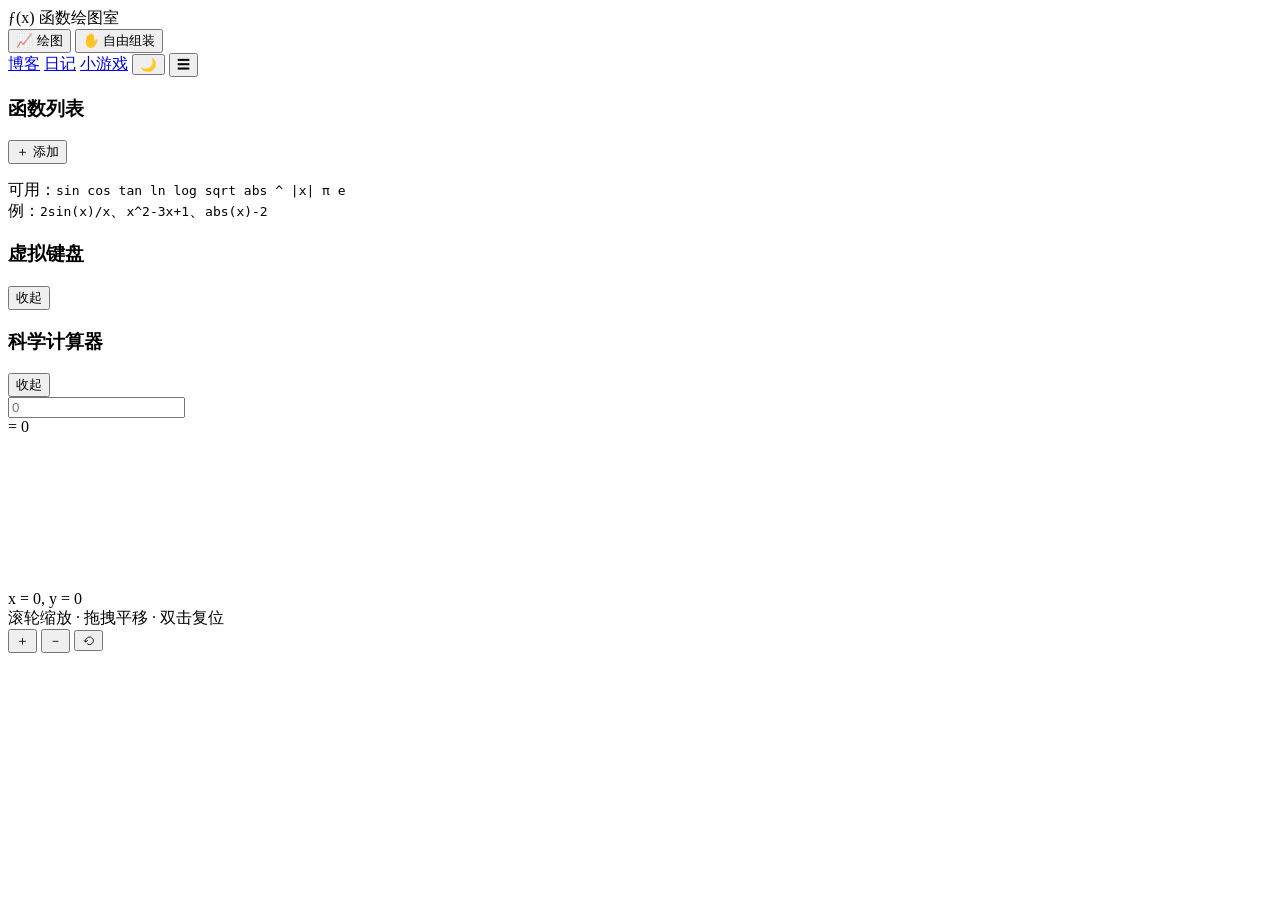
==== commit 8df6fdd2: "?? ?????????" ====
--- a/index.html
+++ b/index.html
@@ -1,228 +1,135 @@
 <!DOCTYPE html>
 <html lang="zh-CN">
 <head>
-  <meta charset="UTF-8">
-  <meta name="viewport" content="width=device-width, initial-scale=1.0">
-  <title>纸间札记 · 一个人的小角落</title>
-  <link rel="preconnect" href="https://fonts.googleapis.com">
-  <link rel="preconnect" href="https://fonts.gstatic.com" crossorigin>
-  <link href="https://fonts.googleapis.com/css2?family=JetBrains+Mono:wght@400;700&family=Noto+Serif+SC:wght@400;700;900&family=Space+Grotesk:wght@400;600;700&display=swap" rel="stylesheet">
-  <link rel="stylesheet" href="style.css">
+<meta charset="UTF-8">
+<meta name="viewport" content="width=device-width, initial-scale=1.0, maximum-scale=1.0, user-scalable=no">
+<title>函数绘图室 · 纸间札记</title>
+<link rel="preconnect" href="https://fonts.googleapis.com">
+<link rel="preconnect" href="https://fonts.gstatic.com" crossorigin>
+<link href="https://fonts.googleapis.com/css2?family=JetBrains+Mono:wght@400;700&family=Noto+Serif+SC:wght@400;700&family=Space+Grotesk:wght@400;600;700&display=swap" rel="stylesheet">
+<link rel="stylesheet" href="graph.css">
 </head>
-<body class="app">
+<body class="gapp">
 
-  <!-- ============ 侧边栏 ============ -->
-  <aside class="sidebar" id="sidebar">
-    <button class="sidebar__close" id="sidebarClose" aria-label="关闭侧边栏">✕</button>
+<!-- ================= 顶栏 ================= -->
+<header class="gbar">
+  <div class="gbar__brand">
+    <span class="brand-mark">ƒ(x)</span>
+    <span class="brand-text">函数绘图室</span>
+  </div>
 
-    <!-- 头像 & 标题 -->
-    <div class="profile">
-      <div class="profile__avatar">
-        <span class="avatar-emoji">🐙</span>
+  <nav class="gbar__modes" id="modeNav">
+    <button class="mode-btn active" data-mode="plot">📈 绘图</button>
+    <button class="mode-btn" data-mode="assemble">✋ 自由组装</button>
+  </nav>
+
+  <div class="gbar__right">
+    <a class="gbar__link" href="blog.html">博客</a>
+    <a class="gbar__link" href="diary.html">日记</a>
+    <a class="gbar__link" href="games.html">小游戏</a>
+    <button id="themeBtn" class="icon-btn" title="切换主题">🌙</button>
+    <button id="panelToggle" class="icon-btn only-mobile" title="展开面板">☰</button>
+  </div>
+</header>
+
+<!-- ================= 主体 ================= -->
+<div class="gbody">
+
+  <!-- ---------- 左侧功能栏 ---------- -->
+  <aside class="panel" id="panel">
+
+    <!-- 函数列表 -->
+    <section class="sec">
+      <div class="sec__head">
+        <h3 class="sec__title">函数列表</h3>
+        <button class="mini-btn" id="addExpr">＋ 添加</button>
       </div>
-      <div class="profile__info">
-        <div class="profile__name">纸间札记</div>
-        <div class="profile__tag">一个人的小角落</div>
-      </div>
-    </div>
-
-    <!-- 今日卡片 -->
-    <div class="today-card">
-      <div class="today-card__dot"></div>
-      <div class="today-card__date" id="todayDate">—</div>
-      <div class="today-card__mood">
-        <span class="mood-label">今日心情</span>
-        <span class="mood-emoji" id="todayMood">✨</span>
-      </div>
-    </div>
-
-    <!-- 导航菜单 -->
-    <nav class="side-nav">
-      <a href="#" class="side-nav__item active" data-target="home">
-        <span class="nav-icon">🏠</span>
-        <span class="nav-label">首页</span>
-      </a>
-      <a href="#articles" class="side-nav__item" data-target="articles">
-        <span class="nav-icon">📖</span>
-        <span class="nav-label">文章</span>
-        <span class="nav-badge">6</span>
-      </a>
-      <a href="diary.html" class="side-nav__item">
-        <span class="nav-icon">✍️</span>
-        <span class="nav-label">日记</span>
-        <span class="nav-badge" id="diaryCount">0</span>
-      </a>
-      <a href="games.html" class="side-nav__item">
-        <span class="nav-icon">🎮</span>
-        <span class="nav-label">小游戏</span>
-      </a>
-      <a href="#about" class="side-nav__item" data-target="about">
-        <span class="nav-icon">💬</span>
-        <span class="nav-label">关于</span>
-      </a>
-    </nav>
-
-    <!-- 分隔线 -->
-    <div class="side-divider">
-      <span class="divider-pixel">▓▓▓</span>
-    </div>
-
-    <!-- 标签云 -->
-    <div class="tag-cloud">
-      <span class="tag-cloud__title">标签</span>
-      <div class="tags">
-        <a href="#" class="tag" style="--tag-hue: 200">#随笔</a>
-        <a href="#" class="tag" style="--tag-hue: 340">#技术</a>
-        <a href="#" class="tag" style="--tag-hue: 40">#旅行</a>
-        <a href="#" class="tag" style="--tag-hue: 140">#生活</a>
-        <a href="#" class="tag" style="--tag-hue: 280">#设计</a>
-        <a href="#" class="tag" style="--tag-hue: 10">#阅读</a>
-      </div>
-    </div>
-
-    <!-- 底部控制 -->
-    <div class="side-footer">
-      <button class="theme-btn" id="themeToggle" title="切换主题">
-        <span class="theme-icon">🌙</span>
-        <span class="theme-label">夜间</span>
-      </button>
-      <div class="side-footer__status">
-        <span class="status-dot"></span>
-        <span>在线 · v2.0</span>
-      </div>
-    </div>
-  </aside>
-
-  <!-- 遮罩（移动设备） -->
-  <div class="sidebar-overlay" id="sidebarOverlay"></div>
-
-  <!-- ============ 主内容 ============ -->
-  <main class="main">
-    <!-- 移动端顶栏 -->
-    <header class="topbar">
-      <button class="topbar__menu" id="sidebarToggle" aria-label="打开侧边栏">☰</button>
-      <h1 class="topbar__title">纸间札记</h1>
-      <button class="topbar__theme" id="themeToggle2" aria-label="切换主题">🌙</button>
-    </header>
-
-    <!-- Hero -->
-    <section class="hero">
-      <div class="hero__tagline">
-        <span class="tagline-prefix">//</span>
-        <span>欢迎来到一个安静的角落</span>
-      </div>
-      <h2 class="hero__title">
-        <span class="title-line">在这里我写<span class="neon">字</span></span>
-        <span class="title-line">在这里我玩<span class="neon-alt">游</span><span class="neon-alt">戏</span></span>
-        <span class="title-line">也在这里<span class="neon-accent">发呆</span></span>
-      </h2>
-      <div class="hero__cta">
-        <a href="#articles" class="btn btn--primary">开始阅读 →</a>
-        <a href="diary.html" class="btn btn--ghost">写日记</a>
-      </div>
-      <div class="hero__scan"></div>
+      <div class="expr-list" id="exprList"></div>
+      <p class="hint">
+        可用：<code>sin cos tan ln log sqrt abs ^ |x| π e</code><br>
+        例：<code>2sin(x)/x</code>、<code>x^2-3x+1</code>、<code>abs(x)-2</code>
+      </p>
     </section>
 
-    <!-- 精选 -->
-    <section class="featured" id="articles">
-      <div class="section-header">
-        <span class="section-num">01</span>
-        <h3 class="section-title">最新文章</h3>
-        <span class="section-line"></span>
+    <!-- 自由组装 -->
+    <section class="sec sec--assemble" id="assembleSec" hidden>
+      <div class="sec__head">
+        <h3 class="sec__title">自由组装</h3>
+        <span class="tag tag--pink">拖点生成解析式</span>
       </div>
+      <p class="hint">
+        在右侧网格上 <b>单击</b> 添加端点，<b>拖动</b> 端点改变形状，<b>右键</b> 删除端点。
+      </p>
+      <div class="row">
+        <label class="field">
+          <span>拟合次数</span>
+          <select id="fitDeg">
+            <option value="0">自动</option>
+            <option value="1">1 次（直线）</option>
+            <option value="2">2 次（抛物线）</option>
+            <option value="3">3 次</option>
+            <option value="4">4 次</option>
+            <option value="5">5 次</option>
+          </select>
+        </label>
+      </div>
+      <div class="fitout" id="fitOut">— 还没有端点 —</div>
+      <div class="row">
+        <button class="btn btn--primary" id="applyFit">应用到函数列表</button>
+        <button class="btn btn--ghost" id="clearPts">清空</button>
+      </div>
+      <div class="pts-info" id="ptsInfo"></div>
+    </section>
 
-      <article class="post-card post-card--lg">
-        <div class="post-card__badge">NEW</div>
-        <div class="post-card__category">随笔 · Essay</div>
-        <h4 class="post-card__title"><a href="articles/sample-1.html">为什么我们还需要纸质书？</a></h4>
-        <p class="post-card__excerpt">在电子阅读器几乎占领所有通勤时间的今天，我仍然会在深夜打开一本厚厚的实体书——不是因为怀旧，而是因为屏幕的光总是让字变得太轻……</p>
-        <div class="post-card__meta">
-          <span>📅 10.28</span>
-          <span>⏱ 6 min</span>
-          <span>💬 3</span>
+    <!-- 虚拟键盘 -->
+    <section class="sec">
+      <div class="sec__head">
+        <h3 class="sec__title">虚拟键盘</h3>
+        <button class="mini-btn" id="kbToggle">收起</button>
+      </div>
+      <div class="kb" id="kb"></div>
+    </section>
+
+    <!-- 科学计算器 -->
+    <section class="sec">
+      <div class="sec__head">
+        <h3 class="sec__title">科学计算器</h3>
+        <button class="mini-btn" id="calcToggle">收起</button>
+      </div>
+      <div class="calc" id="calc">
+        <div class="calc__screen">
+          <input id="calcInput" class="calc__input" type="text" placeholder="0" spellcheck="false" autocomplete="off">
+          <div class="calc__result" id="calcResult">= 0</div>
         </div>
-      </article>
-
-      <div class="featured-grid">
-        <article class="post-card">
-          <div class="post-card__category">技术</div>
-          <h4 class="post-card__title"><a href="articles/sample-2.html">用 GitHub Pages 搭博客：五分钟与零元</a></h4>
-          <p class="post-card__excerpt">不需要服务器，不需要域名费用，甚至不需要懂命令行。</p>
-          <div class="post-card__meta"><span>📅 10.29</span><span>⏱ 4 min</span></div>
-        </article>
-
-        <article class="post-card">
-          <div class="post-card__category">旅行</div>
-          <h4 class="post-card__title"><a href="articles/sample-3.html">京都的雨，与一家旧书店</a></h4>
-          <p class="post-card__excerpt">三年前去京都，在哲学之道的尽头躲雨，误入一家只有三坪的旧书店。</p>
-          <div class="post-card__meta"><span>📅 10.25</span><span>⏱ 8 min</span></div>
-        </article>
-
-        <article class="post-card">
-          <div class="post-card__category">生活</div>
-          <h4 class="post-card__title"><a href="#">晨间仪式：一杯手冲与二十分钟的空白</a></h4>
-          <p class="post-card__excerpt">关于"认真生活"这件事的五条注脚。</p>
-          <div class="post-card__meta"><span>📅 10.20</span><span>⏱ 5 min</span></div>
-        </article>
+        <div class="calc__keys" id="calcKeys"></div>
+        <div class="calc__history" id="calcHistory"></div>
       </div>
     </section>
 
-    <!-- 快速通道 -->
-    <section class="quick-access">
-      <div class="section-header">
-        <span class="section-num">02</span>
-        <h3 class="section-title">快速入口</h3>
-        <span class="section-line"></span>
-      </div>
-      <div class="quick-grid">
-        <a href="diary.html" class="quick-card quick-card--diary">
-          <div class="quick-card__icon">📔</div>
-          <div class="quick-card__label">写日记</div>
-          <div class="quick-card__hint">记录今天发生的事</div>
-        </a>
-        <a href="games.html" class="quick-card quick-card--games">
-          <div class="quick-card__icon">🕹️</div>
-          <div class="quick-card__label">小游戏</div>
-          <div class="quick-card__hint">休息一下？</div>
-        </a>
-        <a href="#" class="quick-card quick-card--todo">
-          <div class="quick-card__icon">✅</div>
-          <div class="quick-card__label">待办清单</div>
-          <div class="quick-card__hint">coming soon…</div>
-        </a>
-        <a href="#" class="quick-card quick-card--bookmark">
-          <div class="quick-card__icon">🔖</div>
-          <div class="quick-card__label">收藏夹</div>
-          <div class="quick-card__hint">coming soon…</div>
-        </a>
-      </div>
-    </section>
+  </aside>
 
-    <!-- 关于 -->
-    <section class="about" id="about">
-      <div class="section-header">
-        <span class="section-num">03</span>
-        <h3 class="section-title">关于</h3>
-        <span class="section-line"></span>
-      </div>
-      <div class="about-content">
-        <p>
-          「纸间札记」是一个关于阅读、写作、技术与生活的个人小站。
-          没有广告，没有追更提醒，没有算法推荐——只有一些我想认真写下来的东西。
-        </p>
-        <p class="about-content__sub">
-          本站由纯 HTML + CSS + JS 构建，使用 GitHub Pages 免费托管。
-          日记数据保存在你的浏览器本地（localStorage），不上传任何服务器。
-        </p>
-      </div>
-    </section>
+  <!-- ---------- 画布区 ---------- -->
+  <main class="stage" id="stage">
+    <canvas id="plot"></canvas>
 
-    <footer class="footer">
-      <div class="footer__pixel">▓ ░ ▒ ▓ ░ ▒ ▓ ░ ▒ ▓ ░ ▒ ▓ ░ ▒ ▓</div>
-      <p class="footer__text">© 2026 纸间札记 · v2.0 · Made with ♥</p>
-    </footer>
+    <div class="hud hud--left">
+      <div class="hud__coords" id="coords">x = 0, y = 0</div>
+      <div class="hud__mode" id="modeHint">滚轮缩放 · 拖拽平移 · 双击复位</div>
+    </div>
+
+    <div class="hud hud--right">
+      <button class="hud-btn" id="zoomIn" title="放大">＋</button>
+      <button class="hud-btn" id="zoomOut" title="缩小">－</button>
+      <button class="hud-btn" id="resetView" title="复位">⟲</button>
+    </div>
+
+    <div class="toast" id="toast"></div>
   </main>
 
-  <script src="script.js"></script>
+</div>
+
+<div class="panel-mask" id="panelMask"></div>
+
+<script src="graph.js"></script>
 </body>
 </html>
